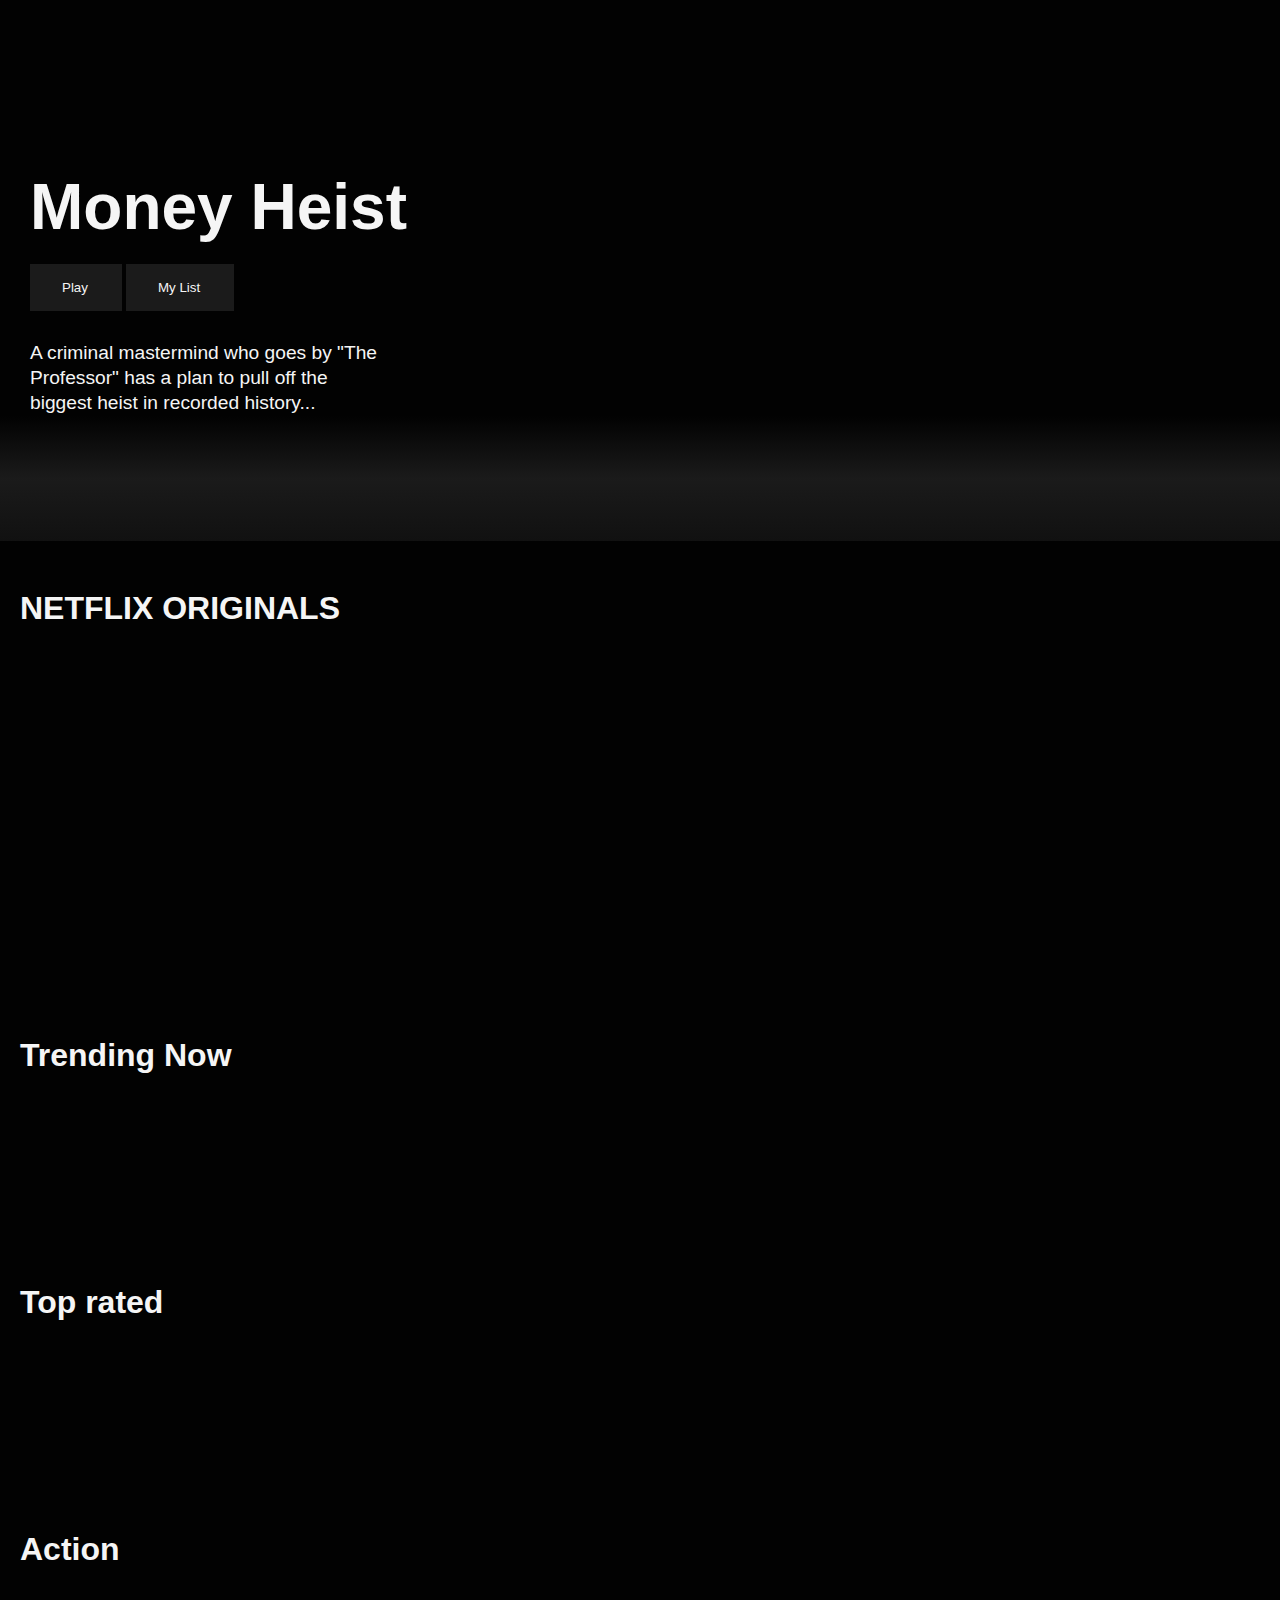
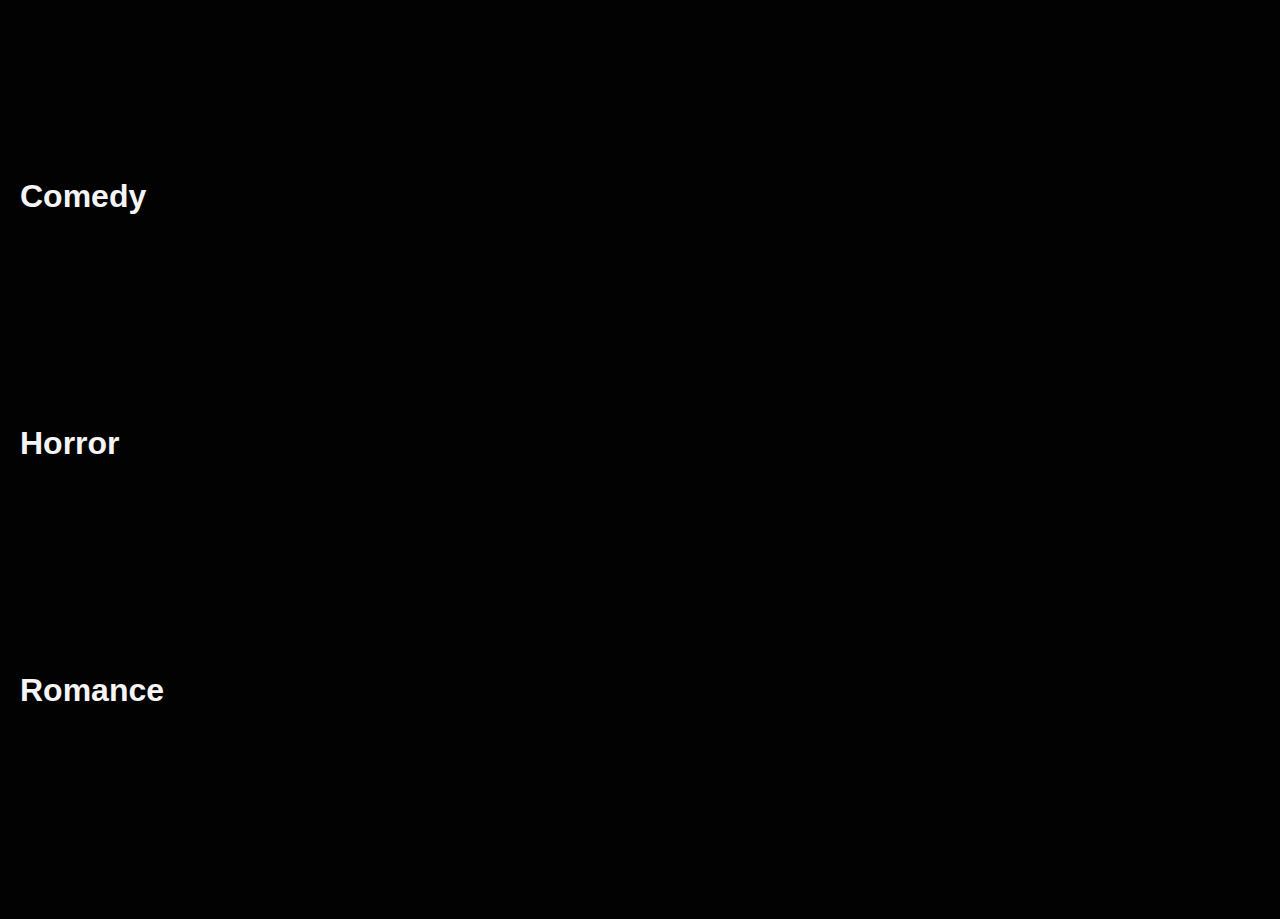
==== index.html @ f9f3b01c "Rename netflix.html to index.html" ====
<!DOCTYPE html>
<html lang="en">

<head>
    <meta charset="UTF-8">
    <meta http-equiv="X-UA-Compatible" content="IE=edge">
    <meta name="viewport" content="width=device-width, initial-scale=1.0">
    <link rel="stylesheet" href="style.css">
    <title>Netflix Landing</title>
</head>

<body>



    <div class="banner">
        <div class="contents">
            <div class="banner__title">
                <h1>Money Heist</h1>
            </div>
            <div class="banner__buttons">
                <button class="banner__button">Play</button>
                <button class="banner__button">My List</button>
            </div>
            <div class="banner__description">
                <p> A criminal mastermind who goes by "The Professor" has a plan to pull off the biggest heist in
                    recorded history...</p>
            </div>
        </div>
        <div class="fade__effect">
        </div>
    </div>

    <div class="avatar">
        <img src="./images__final/netflix-avatar-min.png" alt="" class="avatar">

    </div>

    <div class="logo">
        <img src="./images__final/netflix-logo-min.png" alt="" class="logo">

    </div>

    <div class="row">
        <div class="originals">
            <h1>NETFLIX ORIGINALS</h1>
        </div>
        <div class="row__posters">

            <img src="./images__final/large-movie2-min.jpg" alt="" class="row__posterLarge">
            <img src="./images__final/large-movie3-min.jpg" alt="" class="row__posterLarge">
            <img src="./images__final/large-movie4-min.jpg" alt="" class="row__posterLarge">
            <img src="./images__final/large-movie5-min.jpg" alt="" class="row__posterLarge">
            <img src="./images__final/large-movie6-min.jpg" alt="" class="row__posterLarge">
            <img src="./images__final/large-movie2-min.jpg" alt="" class="row__posterLarge">
            <img src="./images__final/large-movie3-min.jpg" alt="" class="row__posterLarge">
            <img src="./images__final/large-movie4-min.jpg" alt="" class="row__posterLarge">
            <img src="./images__final/large-movie5-min.jpg" alt="" class="row__posterLarge">
            <img src="./images__final/large-movie6-min.jpg" alt="" class="row__posterLarge">
            <img src="./images__final/large-movie2-min.jpg" alt="" class="row__posterLarge">
            <img src="./images__final/large-movie3-min.jpg" alt="" class="row__posterLarge">
            <img src="./images__final/large-movie4-min.jpg" alt="" class="row__posterLarge">
            <img src="./images__final/large-movie5-min.jpg" alt="" class="row__posterLarge">
            <img src="./images__final/large-movie6-min.jpg" alt="" class="row__posterLarge">
            <img src="./images__final/large-movie7-min.jpg" alt="" class="row__posterLarge">
            <img src="./images__final/large-movie8-min.jpg" alt="" class="row__posterLarge">
            <img src="./images__final/large-movie2-min.jpg" alt="" class="row__posterLarge">
            <img src="./images__final/large-movie4-min.jpg" alt="" class="row__posterLarge">
            <img src="./images__final/large-movie6-min.jpg" alt="" class="row__posterLarge">
        </div>
    </div>


    <!--Trending now-->
    <div class="row">
        <h1>Trending Now</h1>
        <div class="row__posters">
            <img src="./images__final/small-movie1-min.jpg" alt="" class="row__poster">
            <img src="./images__final/small-movie2-min.jpg" alt="" class="row__poster">
            <img src="./images__final/small-movie3-min.jpg" alt="" class="row__poster">
            <img src="./images__final/small-movie4-min.jpg" alt="" class="row__poster">
            <img src="./images__final/small-movie5-min.jpg" alt="" class="row__poster">
            <img src="./images__final/small-movie6-min.jpg" alt="" class="row__poster">
            <img src="./images__final/small-movie7-min.jpg" alt="" class="row__poster">
            <img src="./images__final/small-movie8-min.jpg" alt="" class="row__poster">
            <img src="./images__final/small-movie1-min.jpg" alt="" class="row__poster">
            <img src="./images__final/small-movie2-min.jpg" alt="" class="row__poster">
            <img src="./images__final/small-movie3-min.jpg" alt="" class="row__poster">
            <img src="./images__final/small-movie4-min.jpg" alt="" class="row__poster">
            <img src="./images__final/small-movie5-min.jpg" alt="" class="row__poster">

        </div>
    </div>


    <!--Top rated-->
    <div class="row">
        <h1>Top rated</h1>
        <div class="row__posters">
            <img src="./images__final/small-movie1-min.jpg" alt="" class="row__poster">
            <img src="./images__final/small-movie2-min.jpg" alt="" class="row__poster">
            <img src="./images__final/small-movie3-min.jpg" alt="" class="row__poster">
            <img src="./images__final/small-movie4-min.jpg" alt="" class="row__poster">
            <img src="./images__final/small-movie5-min.jpg" alt="" class="row__poster">
            <img src="./images__final/small-movie6-min.jpg" alt="" class="row__poster">
            <img src="./images__final/small-movie7-min.jpg" alt="" class="row__poster">
            <img src="./images__final/small-movie8-min.jpg" alt="" class="row__poster">
            <img src="./images__final/small-movie1-min.jpg" alt="" class="row__poster">
            <img src="./images__final/small-movie2-min.jpg" alt="" class="row__poster">
            <img src="./images__final/small-movie3-min.jpg" alt="" class="row__poster">
            <img src="./images__final/small-movie4-min.jpg" alt="" class="row__poster">
            <img src="./images__final/small-movie5-min.jpg" alt="" class="row__poster">

        </div>
    </div>


    <!--Action-->
    <div class="row">
        <h1>Action</h1>
        <div class="row__posters">
            <img src="./images__final/small-movie1-min.jpg" alt="" class="row__poster">
            <img src="./images__final/small-movie2-min.jpg" alt="" class="row__poster">
            <img src="./images__final/small-movie3-min.jpg" alt="" class="row__poster">
            <img src="./images__final/small-movie4-min.jpg" alt="" class="row__poster">
            <img src="./images__final/small-movie5-min.jpg" alt="" class="row__poster">
            <img src="./images__final/small-movie6-min.jpg" alt="" class="row__poster">
            <img src="./images__final/small-movie7-min.jpg" alt="" class="row__poster">
            <img src="./images__final/small-movie8-min.jpg" alt="" class="row__poster">
            <img src="./images__final/small-movie1-min.jpg" alt="" class="row__poster">
            <img src="./images__final/small-movie2-min.jpg" alt="" class="row__poster">
            <img src="./images__final/small-movie3-min.jpg" alt="" class="row__poster">
            <img src="./images__final/small-movie4-min.jpg" alt="" class="row__poster">
            <img src="./images__final/small-movie5-min.jpg" alt="" class="row__poster">

        </div>
    </div>


    <!--Comedy-->
    <div class="row">
        <h1>Comedy</h1>
        <div class="row__posters">
            <img src="./images__final/small-movie1-min.jpg" alt="" class="row__poster">
            <img src="./images__final/small-movie2-min.jpg" alt="" class="row__poster">
            <img src="./images__final/small-movie3-min.jpg" alt="" class="row__poster">
            <img src="./images__final/small-movie4-min.jpg" alt="" class="row__poster">
            <img src="./images__final/small-movie5-min.jpg" alt="" class="row__poster">
            <img src="./images__final/small-movie6-min.jpg" alt="" class="row__poster">
            <img src="./images__final/small-movie7-min.jpg" alt="" class="row__poster">
            <img src="./images__final/small-movie8-min.jpg" alt="" class="row__poster">
            <img src="./images__final/small-movie1-min.jpg" alt="" class="row__poster">
            <img src="./images__final/small-movie2-min.jpg" alt="" class="row__poster">
            <img src="./images__final/small-movie3-min.jpg" alt="" class="row__poster">
            <img src="./images__final/small-movie4-min.jpg" alt="" class="row__poster">
            <img src="./images__final/small-movie5-min.jpg" alt="" class="row__poster">

        </div>
    </div>


    <!--Horror-->
    <div class="row">
        <h1>Horror</h1>
        <div class="row__posters">
            <img src="./images__final/small-movie1-min.jpg" alt="" class="row__poster">
            <img src="./images__final/small-movie2-min.jpg" alt="" class="row__poster">
            <img src="./images__final/small-movie3-min.jpg" alt="" class="row__poster">
            <img src="./images__final/small-movie4-min.jpg" alt="" class="row__poster">
            <img src="./images__final/small-movie5-min.jpg" alt="" class="row__poster">
            <img src="./images__final/small-movie6-min.jpg" alt="" class="row__poster">
            <img src="./images__final/small-movie7-min.jpg" alt="" class="row__poster">
            <img src="./images__final/small-movie8-min.jpg" alt="" class="row__poster">
            <img src="./images__final/small-movie1-min.jpg" alt="" class="row__poster">
            <img src="./images__final/small-movie2-min.jpg" alt="" class="row__poster">
            <img src="./images__final/small-movie3-min.jpg" alt="" class="row__poster">
            <img src="./images__final/small-movie4-min.jpg" alt="" class="row__poster">
            <img src="./images__final/small-movie5-min.jpg" alt="" class="row__poster">

        </div>
    </div>


    <!--Romance-->
    <div class="row">
        <h1>Romance</h1>
        <div class="row__posters">
            <img src="./images__final/small-movie1-min.jpg" alt="" class="row__poster">
            <img src="./images__final/small-movie2-min.jpg" alt="" class="row__poster">
            <img src="./images__final/small-movie3-min.jpg" alt="" class="row__poster">
            <img src="./images__final/small-movie4-min.jpg" alt="" class="row__poster">
            <img src="./images__final/small-movie5-min.jpg" alt="" class="row__poster">
            <img src="./images__final/small-movie6-min.jpg" alt="" class="row__poster">
            <img src="./images__final/small-movie7-min.jpg" alt="" class="row__poster">
            <img src="./images__final/small-movie8-min.jpg" alt="" class="row__poster">
            <img src="./images__final/small-movie1-min.jpg" alt="" class="row__poster">
            <img src="./images__final/small-movie2-min.jpg" alt="" class="row__poster">
            <img src="./images__final/small-movie3-min.jpg" alt="" class="row__poster">
            <img src="./images__final/small-movie4-min.jpg" alt="" class="row__poster">
            <img src="./images__final/small-movie5-min.jpg" alt="" class="row__poster">

        </div>
    </div>

</body>

</html>
---- style.css ----
/*things within * are more imp than rest*/
/*here within star margin, padding and border-sizing: border-box;given. This is to remove the border that the browser automatically adds*/
*{
    margin: 0;
    padding: 0;
    box-sizing: border-box;
}

body{
    background-color: rgb(2, 2, 2);
    color: whitesmoke;
    font-family:Arial, Helvetica, sans-serif ;
}

.originals{
    margin-top: 40px;
}
.row__posterLarge,.row__poster{
    margin-right: 20px;

}
.row__posterLarge{
    height: 350px;
    transition: transform 600ms
}

.row__poster{
    height: 150px;
    transition: transform 500ms;
}

.row__posters{
    display: flex;
    overflow-x: scroll;
    overflow-y: hidden;
    padding-top: 25px;
    padding-bottom: 25px;
}

.row__posters::-webkit-scrollbar{
    display: none;

}

.row{
    margin-left: 20px;
    margin-bottom: 10px;
}

.row__poster:hover{
    transform: scale(1.1);
}

.row__posterLarge:hover{
    transform: scale(1.1);
}

.banner{
    height:550px;
    background-image: url('./images__final/banner.jpg');
    background-size: cover;
    background-position:center center;
    padding-top: 170px;
    position: relative;
}

.contents{
    margin-left: 30px;
}
.banner__title{
    font-size:2rem;
    padding-bottom: 20px;

}
.banner__title>h1{
    font-weight: 900;
}

.banner__button{
    padding:1rem 2.1rem 1rem 2rem;
    background-color: rgba(51,51,51,.5);
    border: none;
    outline: none;
    transition: 1s all;
    color: whitesmoke;
}
.banner__button:hover{
   background-color: #e6e4e4;
   color: black;
   cursor: pointer;
}

.banner__description{
    width: 350px;
    padding-top: 30px;
}

.banner__description>p{
    font-size:1.2rem;
    line-height: 1.3;
}

.fade__effect{
    height:7.8rem;
    background-image:linear-gradient(180deg,transparent,rgba(51,51,51,.5),#111) ;
}

.avatar{
  position: absolute;
  width: 50px;
  top: 1em;
  right: 2ex;
  padding-top: 0px;

}
 .logo{
    position: absolute;
    width: 200px;
    top: 1em;
    left: 2ex;
    padding-top: 0px;   
 }

}
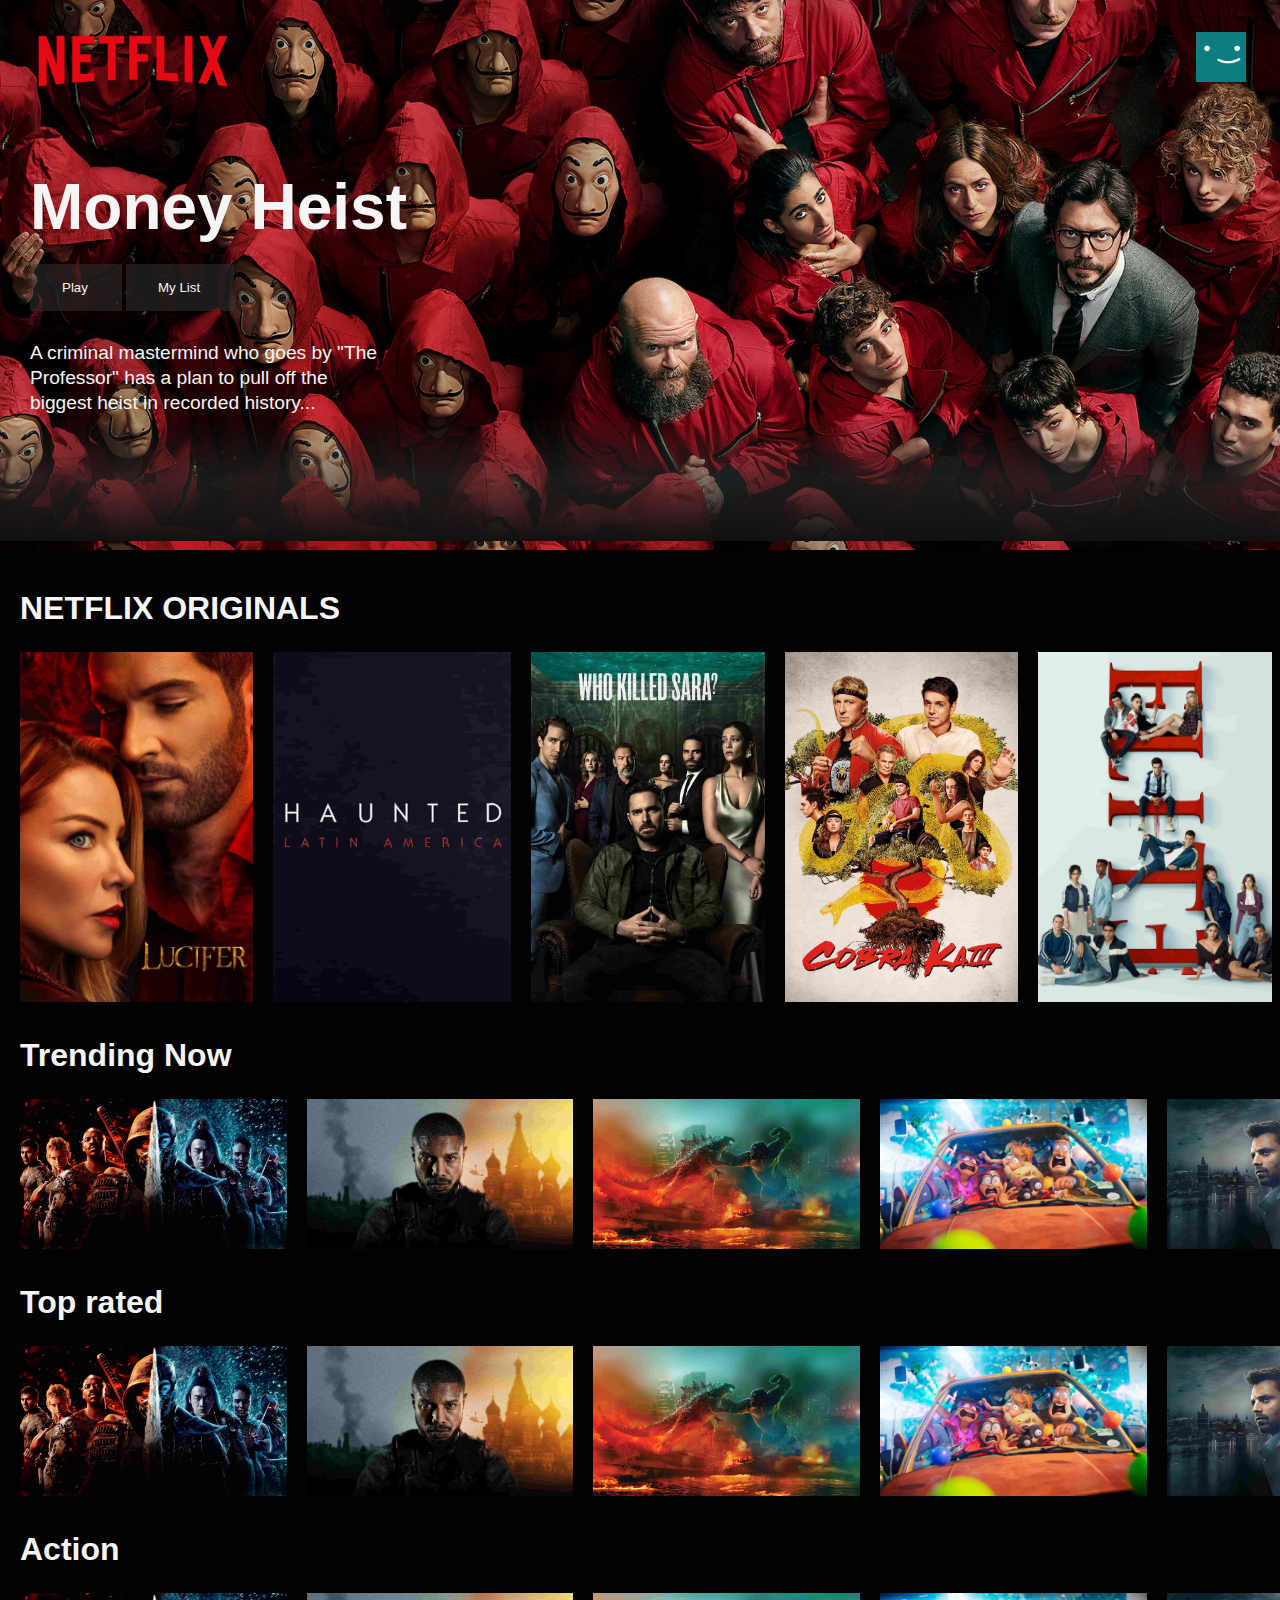
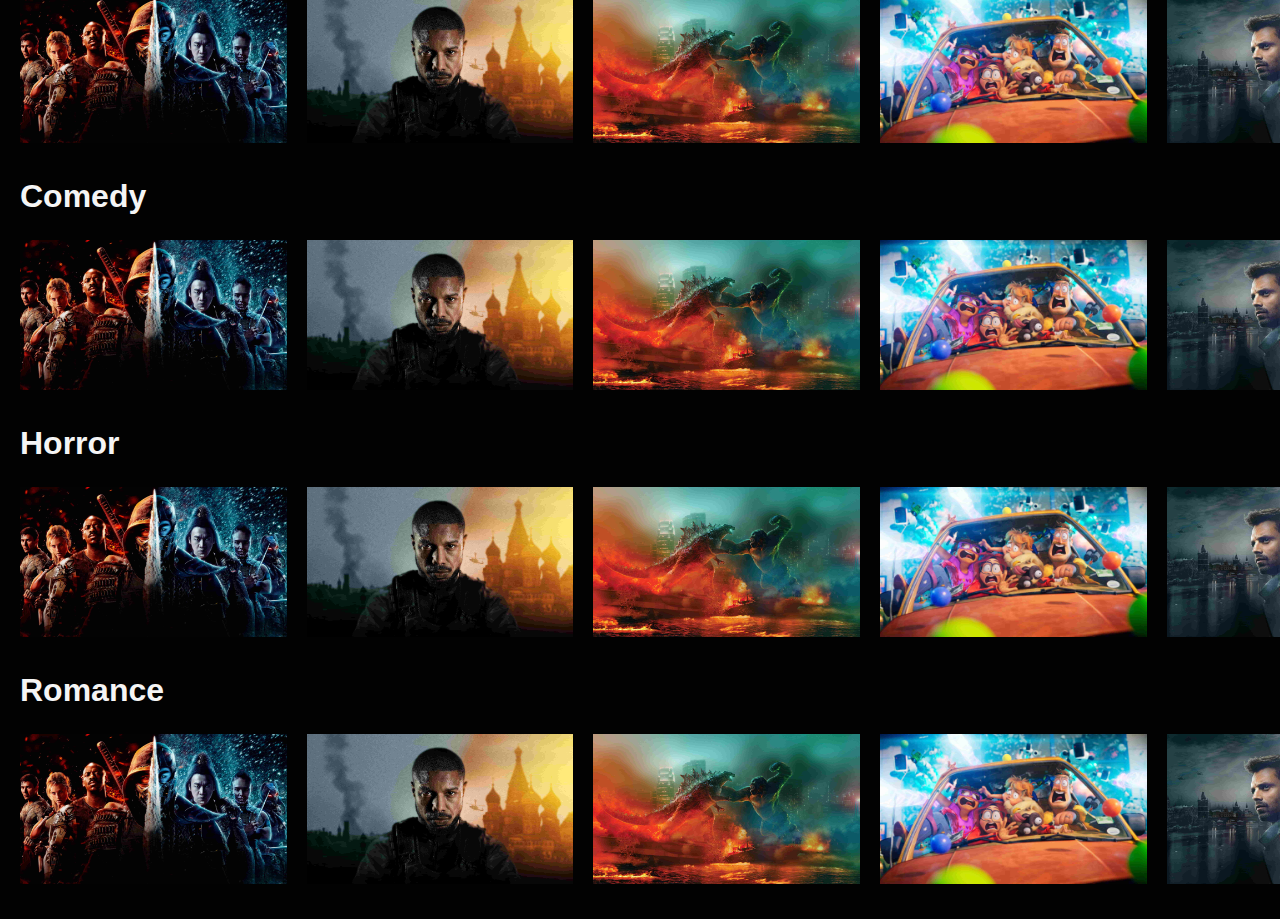
==== commit e2dd8577: "Update index.html" ====
--- a/index.html
+++ b/index.html
@@ -11,7 +11,10 @@
 
 <body>
 
-
+     <header>
+            <img src="./images__final/netflix-avatar-min.png" alt="" class="avatar">
+            <img src="./images__final/netflix-logo-min.png" alt="" class="logo">
+     </header>
 
     <div class="banner">
         <div class="contents">
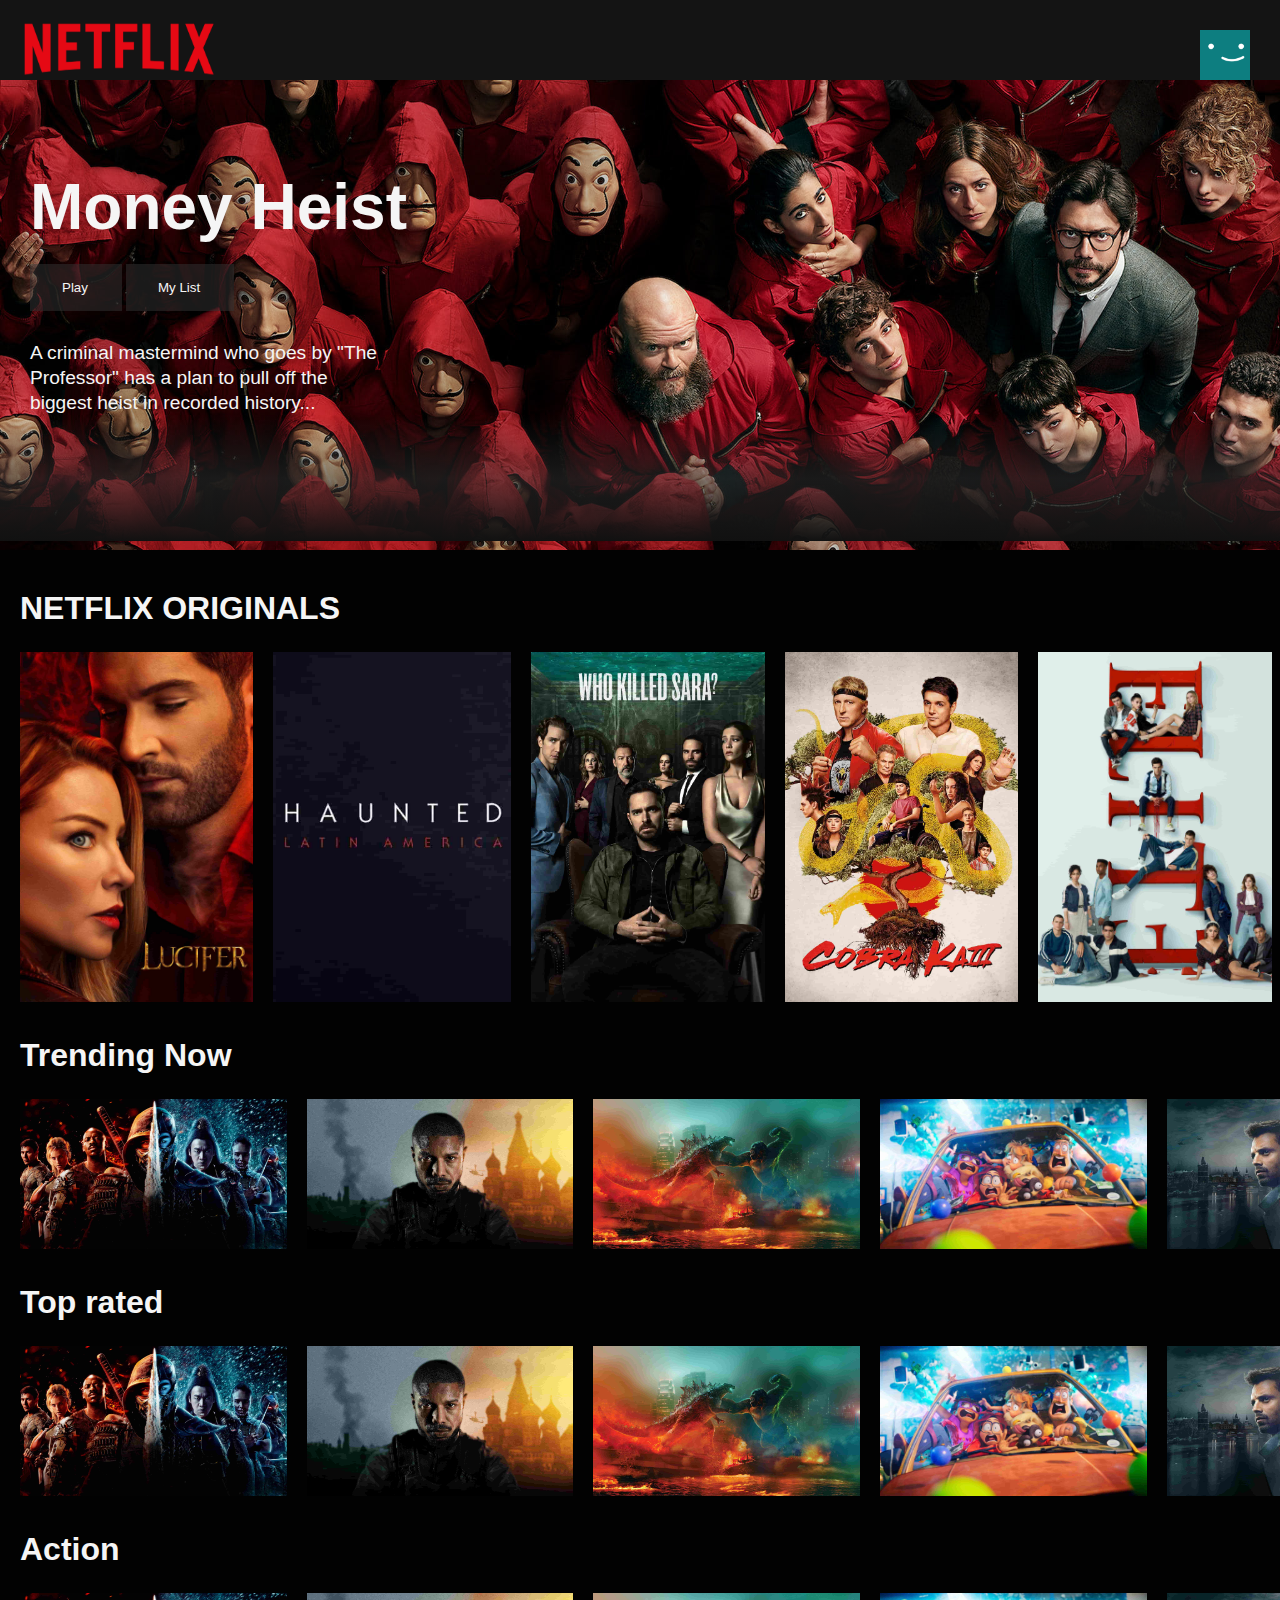
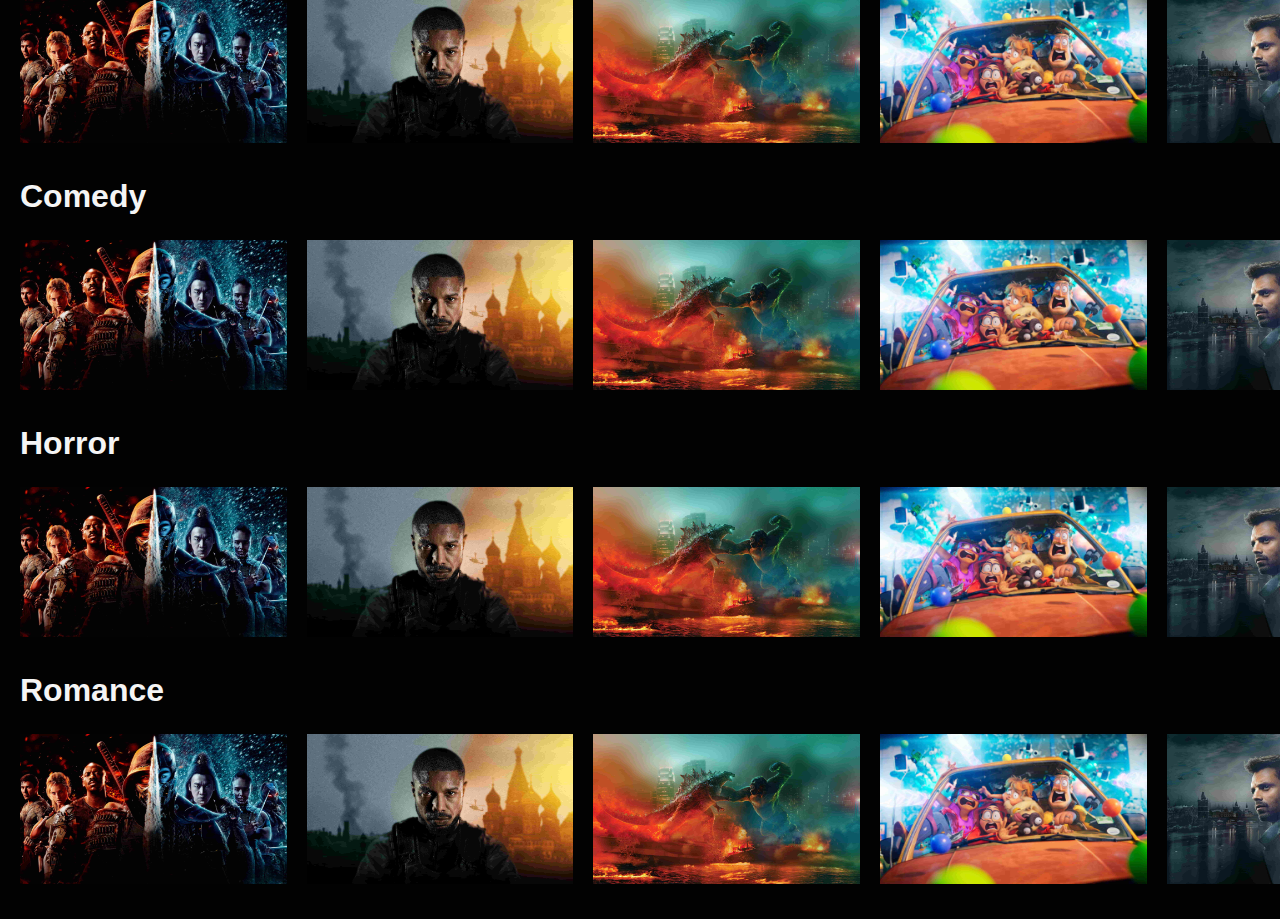
==== commit 87155914: "Update index.html" ====
--- a/index.html
+++ b/index.html
@@ -11,10 +11,13 @@
 
 <body>
 
-     <header>
-            <img src="./images__final/netflix-avatar-min.png" alt="" class="avatar">
-            <img src="./images__final/netflix-logo-min.png" alt="" class="logo">
-     </header>
+    <header>
+        <img src="./images__final/netflix-avatar-min.png" alt="" class="avatar">
+        <img src="./images__final/netflix-logo-min.png" alt="" class="logo">
+
+    </header>
+
+
 
     <div class="banner">
         <div class="contents">
@@ -34,15 +37,8 @@
         </div>
     </div>
 
-    <div class="avatar">
-        <img src="./images__final/netflix-avatar-min.png" alt="" class="avatar">
-
-    </div>
-
-    <div class="logo">
-        <img src="./images__final/netflix-logo-min.png" alt="" class="logo">
-
-    </div>
+
+
 
     <div class="row">
         <div class="originals">
--- a/style.css
+++ b/style.css
@@ -10,6 +10,32 @@
     background-color: rgb(2, 2, 2);
     color: whitesmoke;
     font-family:Arial, Helvetica, sans-serif ;
+    
+   header {
+    position: fixed;
+    top: 0;
+    width: 100%;
+    padding: 40px;
+    z-index: 10000;
+    background-color: rgba(20,20,20,1);;
+    
+}
+
+.avatar{
+    width: 50px;
+    right: 30px;
+    top: 30px;
+    padding-top: 0px;
+    position: fixed;
+}
+
+.logo{
+    width: 200px;
+    padding-top: 0px;
+    left: 20px;
+    top: 20px;
+    position: fixed;
+}
 }
 
 .originals{
@@ -121,4 +147,4 @@
     padding-top: 0px;   
  }
 
-}+}
